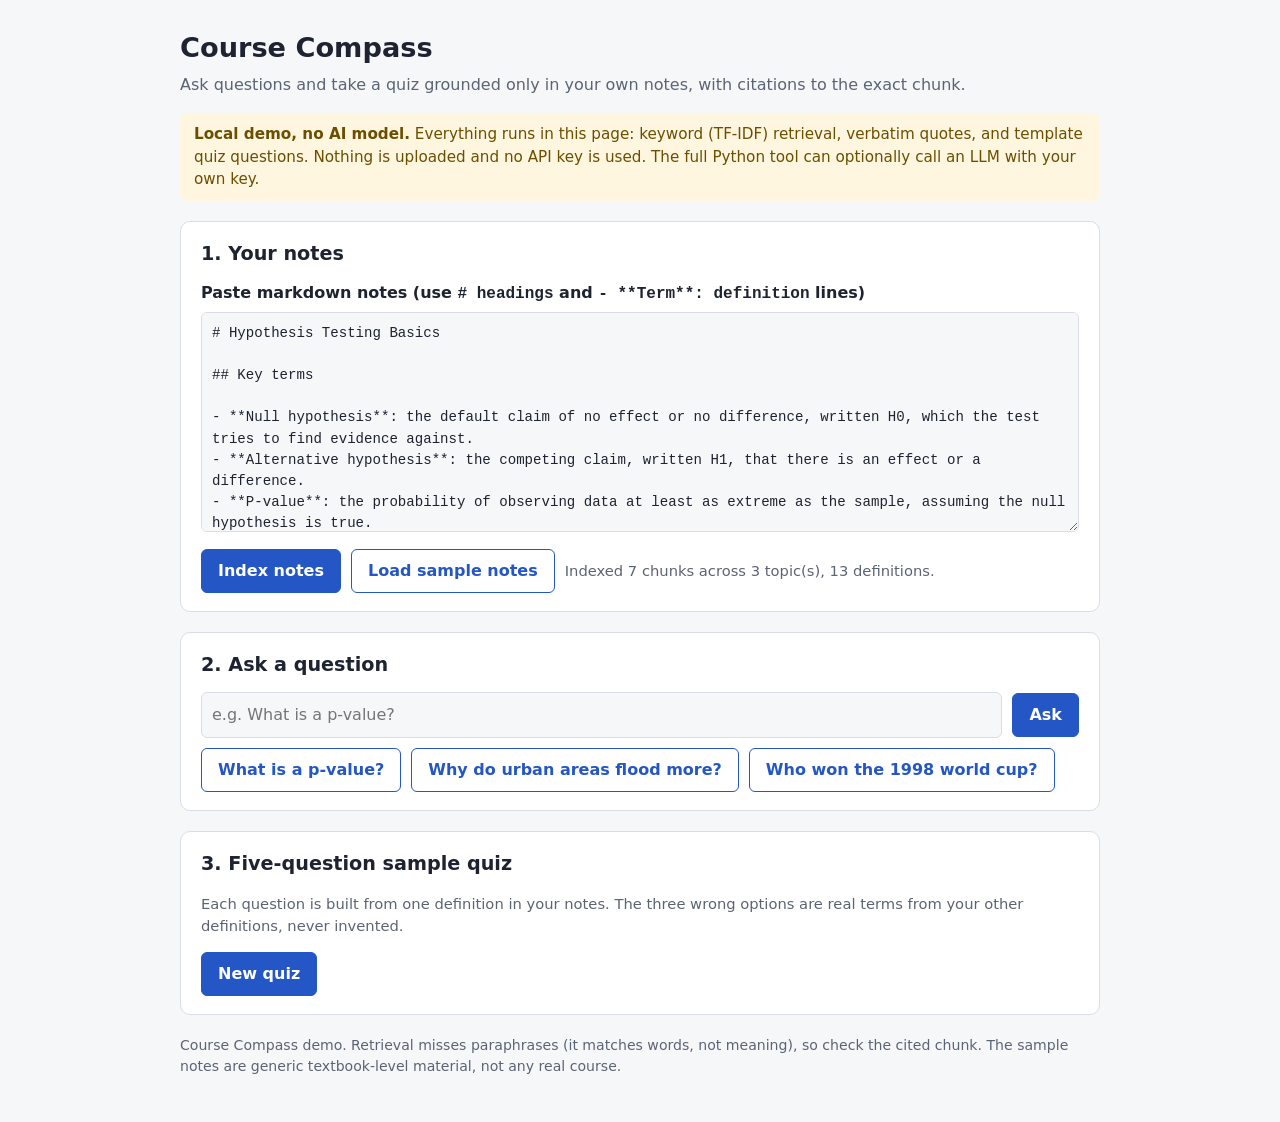
==== demo/index.html @ 5dc251bf "Course Compass v1: grounded notes Q&A, quizzes, spaced review (116 tests)" ====
<!doctype html>
<html lang="en">
<head>
<meta charset="utf-8">
<meta name="viewport" content="width=device-width, initial-scale=1">
<title>Course Compass demo: ask and quiz from your own notes</title>
<style>
  :root {
    --bg: #f6f7f9; --panel: #ffffff; --ink: #1d2330; --muted: #5b6475; --line: #d9dde5;
    --accent: #2457c5; --accent-ink: #ffffff; --good: #1d7a46; --good-bg: #e7f5ec;
    --bad: #b3261e; --bad-bg: #fbeceb; --warn-bg: #fff6df; --warn-ink: #6b4e00; --mark: #fff1a8;
  }
  @media (prefers-color-scheme: dark) {
    :root {
      --bg: #12151b; --panel: #1b2029; --ink: #e8ebf1; --muted: #a3abba; --line: #333b49;
      --accent: #7aa2ff; --accent-ink: #0d1220; --good: #6fd39a; --good-bg: #173325;
      --bad: #ff9b93; --bad-bg: #3a1d1b; --warn-bg: #3a3018; --warn-ink: #f3d68a; --mark: #5a4d12;
    }
  }
  * { box-sizing: border-box; }
  body { margin: 0; font: 16px/1.5 system-ui, -apple-system, "Segoe UI", Roboto, sans-serif;
         background: var(--bg); color: var(--ink); }
  header, main, footer { max-width: 960px; margin: 0 auto; padding: 0 20px; }
  header { padding-top: 28px; }
  h1 { margin: 0 0 4px; font-size: 1.7rem; }
  h2 { margin: 0 0 12px; font-size: 1.2rem; }
  .lede { margin: 0 0 16px; color: var(--muted); }
  .banner { background: var(--warn-bg); color: var(--warn-ink); border-radius: 8px; padding: 10px 14px;
            margin-bottom: 20px; font-size: .95rem; }
  section { background: var(--panel); border: 1px solid var(--line); border-radius: 10px;
            padding: 18px 20px; margin-bottom: 20px; }
  label { display: block; font-weight: 600; margin-bottom: 6px; }
  textarea, input[type=text] { width: 100%; font: inherit; color: inherit; background: var(--bg);
            border: 1px solid var(--line); border-radius: 6px; padding: 10px; }
  textarea { min-height: 220px; font-family: ui-monospace, SFMono-Regular, Menlo, Consolas, monospace;
             font-size: .88rem; }
  textarea:focus, input:focus, button:focus-visible { outline: 3px solid var(--accent); outline-offset: 1px; }
  .row { display: flex; gap: 10px; flex-wrap: wrap; align-items: center; margin-top: 10px; }
  .row input[type=text] { flex: 1 1 320px; }
  button { font: inherit; font-weight: 600; border: 1px solid var(--accent); border-radius: 6px;
           padding: 9px 16px; min-height: 44px; cursor: pointer; background: var(--accent); color: var(--accent-ink); }
  button.secondary { background: transparent; color: var(--accent); }
  button:disabled { opacity: .5; cursor: not-allowed; }
  .status { color: var(--muted); font-size: .92rem; }
  .label { display: inline-block; font-size: .78rem; font-weight: 700; letter-spacing: .03em;
           text-transform: uppercase; padding: 2px 8px; border-radius: 4px; background: var(--warn-bg);
           color: var(--warn-ink); margin-bottom: 8px; }
  .refusal { background: var(--bad-bg); color: var(--bad); padding: 10px 14px; border-radius: 6px; }
  .chunk { border-left: 4px solid var(--accent); padding: 8px 12px; margin: 10px 0; background: var(--bg);
           border-radius: 0 6px 6px 0; }
  .chunk .meta { font-size: .85rem; color: var(--muted); }
  .chunk .text { white-space: pre-wrap; }
  .chunk code { font-weight: 700; }
  mark { background: var(--mark); color: inherit; padding: 0 1px; }
  fieldset { border: 1px solid var(--line); border-radius: 8px; margin: 0 0 14px; padding: 12px 14px; }
  legend { font-weight: 600; padding: 0 6px; }
  .opt { display: flex; gap: 8px; align-items: flex-start; padding: 6px 4px; border-radius: 4px; }
  .opt input { margin-top: 5px; width: 18px; height: 18px; }
  .opt.correct { background: var(--good-bg); color: var(--good); font-weight: 600; }
  .opt.wrong { background: var(--bad-bg); color: var(--bad); }
  .feedback { font-size: .9rem; margin-top: 6px; }
  .score { font-size: 1.1rem; font-weight: 700; }
  footer { color: var(--muted); font-size: .88rem; padding-bottom: 32px; }
  .sr-only { position: absolute; width: 1px; height: 1px; overflow: hidden; clip: rect(0 0 0 0); }
</style>
</head>
<body>
<header>
  <h1>Course Compass</h1>
  <p class="lede">Ask questions and take a quiz grounded only in your own notes, with citations to the exact chunk.</p>
  <div class="banner" role="note">
    <strong>Local demo, no AI model.</strong> Everything runs in this page: keyword (TF-IDF) retrieval,
    verbatim quotes, and template quiz questions. Nothing is uploaded and no API key is used.
    The full Python tool can optionally call an LLM with your own key.
  </div>
</header>

<main>
  <section aria-labelledby="notes-h">
    <h2 id="notes-h">1. Your notes</h2>
    <label for="notes">Paste markdown notes (use <code># headings</code> and <code>- **Term**: definition</code> lines)</label>
    <textarea id="notes" spellcheck="false"></textarea>
    <div class="row">
      <button id="index-btn" type="button">Index notes</button>
      <button id="sample-btn" type="button" class="secondary">Load sample notes</button>
      <span id="index-status" class="status" role="status" aria-live="polite"></span>
    </div>
  </section>

  <section aria-labelledby="ask-h">
    <h2 id="ask-h">2. Ask a question</h2>
    <form id="ask-form" class="row">
      <label for="question" class="sr-only">Question</label>
      <input id="question" type="text" maxlength="500" placeholder="e.g. What is a p-value?" autocomplete="off">
      <button type="submit">Ask</button>
    </form>
    <div class="row" aria-label="Example questions">
      <button type="button" class="secondary example">What is a p-value?</button>
      <button type="button" class="secondary example">Why do urban areas flood more?</button>
      <button type="button" class="secondary example">Who won the 1998 world cup?</button>
    </div>
    <div id="answer" aria-live="polite"></div>
  </section>

  <section aria-labelledby="quiz-h">
    <h2 id="quiz-h">3. Five-question sample quiz</h2>
    <p class="status">Each question is built from one definition in your notes. The three wrong options are
      real terms from your other definitions, never invented.</p>
    <div class="row">
      <button id="quiz-btn" type="button">New quiz</button>
    </div>
    <form id="quiz-form"></form>
    <div id="quiz-result" aria-live="polite"></div>
  </section>
</main>

<footer>
  <p>Course Compass demo. Retrieval misses paraphrases (it matches words, not meaning), so check the cited chunk.
    The sample notes are generic textbook-level material, not any real course.</p>
</footer>

<script>
"use strict";

const SAMPLE_NOTES = `# Hypothesis Testing Basics

## Key terms

- **Null hypothesis**: the default claim of no effect or no difference, written H0, which the test tries to find evidence against.
- **Alternative hypothesis**: the competing claim, written H1, that there is an effect or a difference.
- **P-value**: the probability of observing data at least as extreme as the sample, assuming the null hypothesis is true.
- **Significance level**: the threshold alpha, often 0.05, chosen before the test, below which a p-value leads us to reject the null hypothesis.

## Errors in testing

- **Type I error**: rejecting a null hypothesis that is actually true; its probability equals the significance level.
- **Type II error**: failing to reject a null hypothesis that is actually false.
- **Statistical power**: the probability that a test correctly rejects a false null hypothesis.

# Supply and Demand Elasticity

## Key terms

- **Price elasticity of demand**: the percentage change in quantity demanded divided by the percentage change in price.
- **Elastic demand**: demand whose elasticity has an absolute value greater than one.
- **Inelastic demand**: demand whose elasticity has an absolute value less than one.

## Elasticity and total revenue

When demand is elastic, cutting the price raises total revenue because quantity rises by a larger percentage. When demand is inelastic, raising the price raises total revenue.

# Water Cycle and Runoff Basics

## Key terms

- **Infiltration**: the movement of water from the ground surface down into the soil.
- **Surface runoff**: water that flows over the land surface toward streams because it cannot infiltrate fast enough.
- **Catchment**: the area of land that drains all its runoff to a common outlet such as a river mouth.

## Why it matters

Urban areas with many impervious surfaces produce faster and higher flood peaks. Engineers use retention ponds and permeable paving to slow runoff and reduce flooding downstream.
`;

// Same rules as the Python package: heading-aware chunks, TF-IDF cosine, refusal threshold.
const MAX_WORDS = 80, OVERLAP = 20, THRESHOLD = 0.15, MAX_NOTE_CHARS = 200000;
const STOPWORDS = new Set(("a about above after again against all also am an and any are as at be because " +
  "been before being below between both but by can could did do does doing down during each few for from " +
  "further had has have having he her here hers him his how i if in into is it its itself just me more most " +
  "my no nor not now of off on once only or other our out over own same she should so some such than that " +
  "the their them then there these they this those through to too under until up very was we were what when " +
  "where which while who whom why will with would you your explain describe define definition tell give show").split(" "));

let chunks = [], index = null, quizItems = [];

function stem(w) {
  if (w.length > 4 && w.endsWith("ies")) return w.slice(0, -3) + "y";
  if (w.length > 3 && w.endsWith("s") && !/(ss|us|is)$/.test(w)) return w.slice(0, -1);
  return w;
}
function tokenize(text) {
  return (text.toLowerCase().match(/[a-z0-9]+/g) || []).filter(t => !STOPWORDS.has(t)).map(stem);
}
function slugify(t) { return t.toLowerCase().replace(/[^a-z0-9]+/g, "-").replace(/^-|-$/g, "") || "note"; }

function chunkNotes(markdown) {
  // Each level-1 heading starts a new topic so pasted multi-note text gets distinct ids.
  const out = [];
  let topic = "notes", title = "Notes", heading = "", blocks = [], para = [], counter = {};
  const flushPara = () => { if (para.length) { blocks.push(para.join(" ")); para = []; } };
  const flushSection = () => {
    flushPara();
    if (!blocks.length) return;
    for (const text of packBlocks(blocks)) {
      counter[topic] = (counter[topic] || 0) + 1;
      out.push({ id: `${topic}#${counter[topic]}`, topic, title, heading, text });
    }
    blocks = [];
  };
  for (const raw of markdown.split(/\r?\n/)) {
    const line = raw.trim();
    const h = line.match(/^(#{1,6})\s+(.+?)\s*#*\s*$/);
    if (h) {
      flushSection();
      heading = h[2].trim();
      if (h[1].length === 1) { title = heading; topic = slugify(heading); }
    } else if (!line) flushPara();
    else if (/^([-*+]|\d+[.)])\s+/.test(line)) { flushPara(); blocks.push(line); }
    else para.push(line);
  }
  flushSection();
  return out;
}

function packBlocks(blocks) {
  const pieces = [];
  for (const b of blocks) {
    const words = b.split(/\s+/);
    if (words.length > MAX_WORDS) for (let i = 0; i < words.length; i += MAX_WORDS) pieces.push(words.slice(i, i + MAX_WORDS).join(" "));
    else pieces.push(b);
  }
  const groups = []; let cur = [], count = 0;
  for (const p of pieces) {
    const n = p.split(/\s+/).length;
    if (cur.length && count + n > MAX_WORDS) { groups.push(cur); cur = []; count = 0; }
    cur.push(p); count += n;
  }
  if (cur.length) groups.push(cur);
  let prev = [];
  return groups.map(lines => {
    let body = lines.join("\n");
    if (prev.length) body = "… " + prev.slice(-OVERLAP).join(" ") + "\n" + body;
    prev = lines.join(" ").split(/\s+/);
    return body;
  });
}

function buildIndex(chs) {
  const tokenLists = chs.map(c => { const h = tokenize(c.heading); return [...h, ...h, ...tokenize(c.text)]; });
  const df = new Map();
  tokenLists.forEach(toks => new Set(toks).forEach(t => df.set(t, (df.get(t) || 0) + 1)));
  const idf = new Map();
  df.forEach((d, t) => idf.set(t, Math.log((1 + chs.length) / (1 + d)) + 1));
  const vectorize = toks => {
    const counts = new Map();
    toks.forEach(t => { if (idf.has(t)) counts.set(t, (counts.get(t) || 0) + 1); });
    const v = new Map(); let norm = 0;
    counts.forEach((tf, t) => { const w = (1 + Math.log(tf)) * idf.get(t); v.set(t, w); norm += w * w; });
    norm = Math.sqrt(norm);
    v.forEach((w, t) => v.set(t, w / norm));
    return v;
  };
  return { vectors: tokenLists.map(vectorize), vectorize };
}

function search(query, k = 3) {
  const q = index.vectorize(tokenize(query));
  const hits = [];
  chunks.forEach((c, i) => {
    let s = 0;
    q.forEach((w, t) => { s += w * (index.vectors[i].get(t) || 0); });
    if (s > 0) hits.push({ chunk: c, score: s });
  });
  return hits.sort((a, b) => b.score - a.score).slice(0, k);
}

function el(tag, attrs = {}, ...children) {
  const node = document.createElement(tag);
  for (const [k, v] of Object.entries(attrs)) {
    if (k === "class") node.className = v; else node.setAttribute(k, v);
  }
  for (const c of children) node.append(c instanceof Node ? c : document.createTextNode(String(c)));
  return node;
}

function highlighted(text, query) {
  // Build highlighted text from text nodes only, never parsed HTML, so pasted notes cannot inject markup.
  const terms = new Set(tokenize(query));
  const frag = document.createDocumentFragment();
  for (const part of text.split(/([A-Za-z0-9]+)/)) {
    if (part && /^[A-Za-z0-9]+$/.test(part) && terms.has(stem(part.toLowerCase()))) frag.append(el("mark", {}, part));
    else frag.append(document.createTextNode(part));
  }
  return frag;
}

function indexNotes() {
  const text = document.getElementById("notes").value;
  const status = document.getElementById("index-status");
  if (text.length > MAX_NOTE_CHARS) { status.textContent = `Notes too long (limit ${MAX_NOTE_CHARS} characters).`; return; }
  chunks = chunkNotes(text);
  index = buildIndex(chunks);
  const topics = new Set(chunks.map(c => c.topic)).size;
  status.textContent = chunks.length
    ? `Indexed ${chunks.length} chunks across ${topics} topic(s), ${extractFacts().length} definitions.`
    : "No text found. Paste some notes first.";
  document.getElementById("answer").replaceChildren();
  document.getElementById("quiz-form").replaceChildren();
  document.getElementById("quiz-result").replaceChildren();
}

function ask(question) {
  const box = document.getElementById("answer");
  question = question.trim();
  if (!question) return;
  if (!chunks.length) { box.replaceChildren(el("p", { class: "refusal" }, "Index some notes first.")); return; }
  const hits = search(question);
  if (!hits.length || hits[0].score < THRESHOLD) {
    const best = hits.length ? hits[0].score.toFixed(2) : "0.00";
    box.replaceChildren(el("p", { class: "refusal" },
      `Not in your notes. (best match score ${best} is below the ${THRESHOLD.toFixed(2)} threshold)`));
    return;
  }
  const used = hits.filter(h => h.score >= THRESHOLD / 2).slice(0, 2);
  const nodes = [el("span", { class: "label" }, "Local fallback: quoted verbatim, no LLM")];
  for (const h of used) {
    nodes.push(el("div", { class: "chunk" },
      el("div", { class: "meta" }, el("code", {}, `[${h.chunk.id}]`), ` ${h.chunk.title} > ${h.chunk.heading} · score ${h.score.toFixed(2)}`),
      el("div", { class: "text" }, highlighted(h.chunk.text, question))));
  }
  box.replaceChildren(...nodes);
}

function extractFacts() {
  const facts = [], seen = new Set();
  for (const c of chunks) {
    for (const line of c.text.split("\n")) {
      if (line.startsWith("… ")) continue;
      const m = line.match(/^[-*+]\s+\*\*([^*]{1,60})\*\*\s*:\s*(.{10,})$/);
      if (m && !seen.has(m[1].trim().toLowerCase())) {
        seen.add(m[1].trim().toLowerCase());
        facts.push({ term: m[1].trim(), definition: m[2].trim().replace(/\.$/, ""), chunkId: c.id, topic: c.topic });
      }
    }
  }
  return facts;
}

function shuffle(list) {
  const a = list.slice();
  for (let i = a.length - 1; i > 0; i--) { const j = Math.floor(Math.random() * (i + 1)); [a[i], a[j]] = [a[j], a[i]]; }
  return a;
}

function pickDistractors(fact, facts) {
  // Same-topic terms of similar length first: plausible, not giveaways.
  const ranked = shuffle(facts.filter(f => f.term.toLowerCase() !== fact.term.toLowerCase()))
    .sort((a, b) => ((a.topic !== fact.topic) - (b.topic !== fact.topic)) ||
      (Math.abs(a.term.length - fact.term.length) - Math.abs(b.term.length - fact.term.length)));
  const chosen = [];
  for (const f of ranked) {
    if (!chosen.some(c => c.toLowerCase() === f.term.toLowerCase())) chosen.push(f.term);
    if (chosen.length === 3) break;
  }
  return chosen;
}

function newQuiz() {
  const form = document.getElementById("quiz-form");
  const result = document.getElementById("quiz-result");
  result.replaceChildren();
  const facts = extractFacts();
  if (facts.length < 4) {
    form.replaceChildren(el("p", { class: "refusal" },
      "Need at least 4 definition lines like “- **Term**: definition” to build a grounded quiz."));
    return;
  }
  quizItems = shuffle(facts).slice(0, 5).map(fact => ({
    fact, options: shuffle([fact.term, ...pickDistractors(fact, facts)]),
  }));
  const nodes = quizItems.map((item, qi) => {
    const fs = el("fieldset", {}, el("legend", {}, `Q${qi + 1}. Which term matches: “${item.fact.definition}”?`));
    item.options.forEach((opt, oi) => {
      const id = `q${qi}o${oi}`;
      const input = el("input", { type: "radio", name: `q${qi}`, id, value: opt });
      fs.append(el("label", { class: "opt", for: id }, input, opt));
    });
    fs.append(el("div", { class: "feedback", id: `fb${qi}` }));
    return fs;
  });
  nodes.push(el("button", { type: "submit" }, "Check answers"));
  form.replaceChildren(...nodes);
}

function checkQuiz(event) {
  event.preventDefault();
  let right = 0;
  quizItems.forEach((item, qi) => {
    const chosen = document.querySelector(`input[name="q${qi}"]:checked`);
    document.querySelectorAll(`input[name="q${qi}"]`).forEach(input => {
      const label = input.parentElement;
      label.classList.remove("correct", "wrong");
      if (input.value === item.fact.term) label.classList.add("correct");
      else if (input === chosen) label.classList.add("wrong");
    });
    const ok = chosen && chosen.value === item.fact.term;
    right += ok ? 1 : 0;
    document.getElementById(`fb${qi}`).textContent =
      `${ok ? "Correct." : chosen ? "Not quite." : "Not answered."} Answer: ${item.fact.term} · source [${item.fact.chunkId}]`;
  });
  document.getElementById("quiz-result").replaceChildren(
    el("p", { class: "score" }, `Score: ${right} / ${quizItems.length}`));
}

document.getElementById("sample-btn").addEventListener("click", () => {
  document.getElementById("notes").value = SAMPLE_NOTES;
  indexNotes();
});
document.getElementById("index-btn").addEventListener("click", indexNotes);
document.getElementById("ask-form").addEventListener("submit", e => {
  e.preventDefault();
  ask(document.getElementById("question").value);
});
document.querySelectorAll(".example").forEach(b => b.addEventListener("click", () => {
  document.getElementById("question").value = b.textContent;
  ask(b.textContent);
}));
document.getElementById("quiz-btn").addEventListener("click", newQuiz);
document.getElementById("quiz-form").addEventListener("submit", checkQuiz);

document.getElementById("notes").value = SAMPLE_NOTES;
indexNotes();
</script>
</body>
</html>
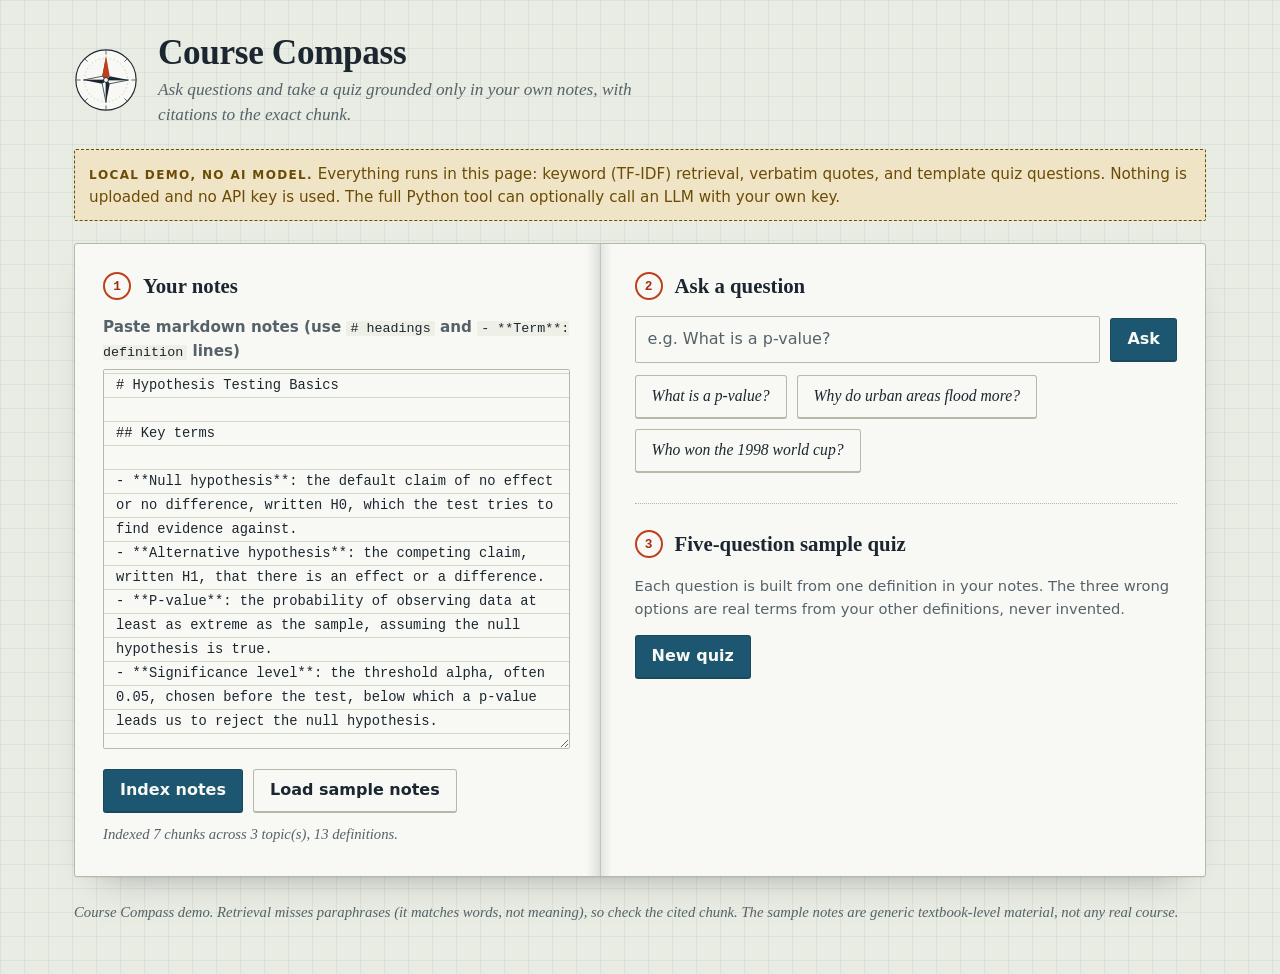
==== commit 56c84fc1: "Redesign the hub and demo as a cartographer's field notebook Presentation only: same data, routes, A" ====
--- a/demo/index.html
+++ b/demo/index.html
@@ -3,69 +3,148 @@
 <head>
 <meta charset="utf-8">
 <meta name="viewport" content="width=device-width, initial-scale=1">
+<meta name="color-scheme" content="light dark">
 <title>Course Compass demo: ask and quiz from your own notes</title>
 <style>
+  /* A cartographer's field notebook, open on the desk: your notes on the left page,
+     questions and a quiz on the right. System fonts only; this page loads nothing. */
   :root {
-    --bg: #f6f7f9; --panel: #ffffff; --ink: #1d2330; --muted: #5b6475; --line: #d9dde5;
-    --accent: #2457c5; --accent-ink: #ffffff; --good: #1d7a46; --good-bg: #e7f5ec;
-    --bad: #b3261e; --bad-bg: #fbeceb; --warn-bg: #fff6df; --warn-ink: #6b4e00; --mark: #fff1a8;
+    --desk: #e9ece3; --page: #f8f9f4; --page-2: #eef0e7; --ink: #1b2630; --muted: #56626a; --line: #d2d7c8; --line-2: #b3baa8;
+    --grid: rgb(30 88 115 / 7%); --accent: #1d5670; --accent-ink: #f8f9f4; --accent-soft: #dae6e8; --route: #bf3f1d; --route-ink: #a12e15;
+    --good: #2c6631; --good-bg: #dde8d3; --bad: #a12e15; --bad-bg: #f3ddd3; --warn-bg: #efe5c6; --warn-ink: #6b4b05; --mark: #f4df8a;
+    --shadow: 0 1px 0 rgb(27 38 48 / 6%), 0 18px 36px -26px rgb(27 38 48 / 50%);
+    --serif: "Iowan Old Style", "Charter", "Bitstream Charter", "Sitka Text", Cambria, Georgia, serif;
+    --sans: "Seravek", "Avenir Next", "Gill Sans Nova", "Segoe UI Variable Text", "Segoe UI", system-ui, sans-serif;
+    --mono: "SF Mono", ui-monospace, "Cascadia Mono", Menlo, Consolas, monospace;
+    --ease: cubic-bezier(.2, .8, .2, 1);
   }
   @media (prefers-color-scheme: dark) {
     :root {
-      --bg: #12151b; --panel: #1b2029; --ink: #e8ebf1; --muted: #a3abba; --line: #333b49;
-      --accent: #7aa2ff; --accent-ink: #0d1220; --good: #6fd39a; --good-bg: #173325;
-      --bad: #ff9b93; --bad-bg: #3a1d1b; --warn-bg: #3a3018; --warn-ink: #f3d68a; --mark: #5a4d12;
+      --desk: #10151a; --page: #172027; --page-2: #1e2930; --ink: #e7e5d9; --muted: #a2a99f; --line: #27333a; --line-2: #3b4851;
+      --grid: rgb(134 193 214 / 5%); --accent: #8bc3d7; --accent-ink: #0d1a20; --accent-soft: #1b3440; --route: #f0825f; --route-ink: #f2906f;
+      --good: #92c98b; --good-bg: #1b2e1d; --bad: #f2906f; --bad-bg: #3b1d14; --warn-bg: #33290f; --warn-ink: #e8c375; --mark: #6b5814;
+      --shadow: 0 1px 0 rgb(0 0 0 / 35%), 0 22px 40px -26px rgb(0 0 0 / 90%);
     }
   }
   * { box-sizing: border-box; }
-  body { margin: 0; font: 16px/1.5 system-ui, -apple-system, "Segoe UI", Roboto, sans-serif;
-         background: var(--bg); color: var(--ink); }
-  header, main, footer { max-width: 960px; margin: 0 auto; padding: 0 20px; }
-  header { padding-top: 28px; }
-  h1 { margin: 0 0 4px; font-size: 1.7rem; }
-  h2 { margin: 0 0 12px; font-size: 1.2rem; }
-  .lede { margin: 0 0 16px; color: var(--muted); }
-  .banner { background: var(--warn-bg); color: var(--warn-ink); border-radius: 8px; padding: 10px 14px;
-            margin-bottom: 20px; font-size: .95rem; }
-  section { background: var(--panel); border: 1px solid var(--line); border-radius: 10px;
-            padding: 18px 20px; margin-bottom: 20px; }
-  label { display: block; font-weight: 600; margin-bottom: 6px; }
-  textarea, input[type=text] { width: 100%; font: inherit; color: inherit; background: var(--bg);
-            border: 1px solid var(--line); border-radius: 6px; padding: 10px; }
-  textarea { min-height: 220px; font-family: ui-monospace, SFMono-Regular, Menlo, Consolas, monospace;
-             font-size: .88rem; }
-  textarea:focus, input:focus, button:focus-visible { outline: 3px solid var(--accent); outline-offset: 1px; }
-  .row { display: flex; gap: 10px; flex-wrap: wrap; align-items: center; margin-top: 10px; }
-  .row input[type=text] { flex: 1 1 320px; }
-  button { font: inherit; font-weight: 600; border: 1px solid var(--accent); border-radius: 6px;
-           padding: 9px 16px; min-height: 44px; cursor: pointer; background: var(--accent); color: var(--accent-ink); }
-  button.secondary { background: transparent; color: var(--accent); }
+  body { margin: 0; font: 16px/1.55 var(--sans); color: var(--ink); background-color: var(--desk);
+         background-image: linear-gradient(var(--grid) 1px, transparent 1px), linear-gradient(90deg, var(--grid) 1px, transparent 1px);
+         background-size: 24px 24px; }
+  header, main, footer { max-width: 1180px; margin: 0 auto; padding: 0 24px; }
+  header { padding-top: 34px; display: grid; grid-template-columns: auto minmax(0, 1fr); gap: 4px 20px; align-items: center; }
+  .mark { width: 64px; height: 64px; grid-row: span 2; }
+  .mark .ring { fill: var(--page); stroke: var(--ink); stroke-width: 1.2; }
+  .mark .ring-2 { fill: none; stroke: var(--line-2); stroke-width: 1; stroke-dasharray: 1 3; }
+  .mark .tick { stroke: var(--muted); stroke-width: 1; }
+  .mark .star { fill: var(--ink); }
+  .mark .star-b { fill: var(--page); stroke: var(--ink); stroke-width: .8; }
+  .mark .north { fill: var(--route); }
+  .mark .hub { fill: var(--page); stroke: var(--ink); stroke-width: 1; }
+  h1, h2, legend { font-family: var(--serif); font-weight: 600; text-wrap: balance; }
+  h1 { margin: 0; font-size: 2.2rem; line-height: 1.1; letter-spacing: -0.01em; align-self: end; }
+  h2 { margin: 0 0 14px; font-size: 1.3rem; display: flex; align-items: center; gap: 12px; }
+  .lede { margin: 0; color: var(--muted); font: italic 1.08rem/1.45 var(--serif); align-self: start; max-width: 62ch; }
+  .banner { grid-column: 1 / -1; margin: 18px 0 22px; background: var(--warn-bg); color: var(--warn-ink); border: 1px dashed currentColor;
+            border-radius: 2px; padding: 10px 14px; font-size: .95rem; }
+  .banner strong { font-variant-caps: all-small-caps; letter-spacing: .08em; font-size: 1.05rem; }
+  /* the open notebook */
+  .spread { display: grid; grid-template-columns: minmax(0, 1fr) minmax(0, 1.15fr); background: var(--page); border: 1px solid var(--line-2);
+            box-shadow: var(--shadow); border-radius: 3px; position: relative; margin-bottom: 24px; }
+  .spread::before { content: ""; position: absolute; top: 0; bottom: 0; left: calc(46.5% - 1px); width: 26px; transform: translateX(-50%); pointer-events: none;
+                    background: linear-gradient(90deg, transparent, rgb(27 38 48 / 9%) 45%, rgb(27 38 48 / 14%) 50%, rgb(27 38 48 / 9%) 55%, transparent); }
+  .page-l { padding: 26px 30px 30px 28px; border-right: 1px solid var(--line); }
+  .page-r { padding: 26px 28px 30px 34px; }
+  section + section { margin-top: 30px; padding-top: 24px; border-top: 1px dotted var(--line-2); }
+  /* numbered waypoints on the route through the demo */
+  .wp { flex: none; width: 28px; height: 28px; border-radius: 50%; border: 2px solid var(--route); color: var(--route-ink); background: var(--page);
+        display: grid; place-items: center; font: 700 .8rem var(--mono); }
+  label { display: block; font-weight: 650; margin-bottom: 6px; font-size: .95rem; color: var(--muted); }
+  code { font: .88em var(--mono); color: var(--ink); background: var(--page-2); padding: 0 4px; border-radius: 2px; }
+  textarea, input[type=text] { width: 100%; font: inherit; color: inherit; background: var(--page); border: 1px solid var(--line-2); border-radius: 2px; padding: 10px 12px;
+                               transition: border-color .2s var(--ease), box-shadow .2s var(--ease); }
+  input::placeholder { color: var(--muted); opacity: 1; }
+  /* ruled notebook paper for the notes */
+  textarea { min-height: 380px; resize: vertical; font: .86rem/24px var(--mono); padding: 4px 12px; background-color: var(--page);
+             background-image: linear-gradient(transparent 23px, var(--line) 23px); background-size: 100% 24px; background-position: 0 4px; background-attachment: local; }
+  textarea:focus, input:focus { outline: none; border-color: var(--accent); box-shadow: 0 0 0 3px var(--accent-soft); }
+  button:focus-visible { outline: 2px solid var(--accent); outline-offset: 2px; }
+  .row { display: flex; gap: 10px; flex-wrap: wrap; align-items: center; margin-top: 12px; }
+  .row input[type=text] { flex: 1 1 260px; }
+  button { font: inherit; font-weight: 650; border: 1px solid color-mix(in srgb, var(--accent) 70%, var(--ink)); border-bottom-width: 2px; border-radius: 3px;
+           padding: 8px 16px; min-height: 44px; cursor: pointer; background: var(--accent); color: var(--accent-ink);
+           transition: transform .15s var(--ease), background-color .2s var(--ease), border-color .2s var(--ease); }
+  button:hover { background: color-mix(in srgb, var(--accent) 88%, var(--ink)); }
+  button:active:not(:disabled) { transform: translateY(1px); }
+  button.secondary { background: var(--page); color: var(--ink); border-color: var(--line-2); }
+  button.secondary:hover { border-color: var(--muted); background: var(--page); }
+  button.example { font: italic .98rem var(--serif); font-weight: 400; }
   button:disabled { opacity: .5; cursor: not-allowed; }
   .status { color: var(--muted); font-size: .92rem; }
-  .label { display: inline-block; font-size: .78rem; font-weight: 700; letter-spacing: .03em;
-           text-transform: uppercase; padding: 2px 8px; border-radius: 4px; background: var(--warn-bg);
-           color: var(--warn-ink); margin-bottom: 8px; }
-  .refusal { background: var(--bad-bg); color: var(--bad); padding: 10px 14px; border-radius: 6px; }
-  .chunk { border-left: 4px solid var(--accent); padding: 8px 12px; margin: 10px 0; background: var(--bg);
-           border-radius: 0 6px 6px 0; }
-  .chunk .meta { font-size: .85rem; color: var(--muted); }
-  .chunk .text { white-space: pre-wrap; }
-  .chunk code { font-weight: 700; }
-  mark { background: var(--mark); color: inherit; padding: 0 1px; }
-  fieldset { border: 1px solid var(--line); border-radius: 8px; margin: 0 0 14px; padding: 12px 14px; }
-  legend { font-weight: 600; padding: 0 6px; }
-  .opt { display: flex; gap: 8px; align-items: flex-start; padding: 6px 4px; border-radius: 4px; }
-  .opt input { margin-top: 5px; width: 18px; height: 18px; }
-  .opt.correct { background: var(--good-bg); color: var(--good); font-weight: 600; }
-  .opt.wrong { background: var(--bad-bg); color: var(--bad); }
-  .feedback { font-size: .9rem; margin-top: 6px; }
-  .score { font-size: 1.1rem; font-weight: 700; }
-  footer { color: var(--muted); font-size: .88rem; padding-bottom: 32px; }
+  #index-status { font-family: var(--serif); font-style: italic; }
+  .label { display: inline-block; font: 650 .95rem var(--serif); font-variant-caps: all-small-caps; letter-spacing: .1em; color: var(--warn-ink);
+           margin: 18px 0 4px; }
+  .refusal { background: var(--bad-bg); color: var(--bad); padding: 10px 14px; border-radius: 1px; border-left: 3px solid currentColor; margin: 16px 0 0; }
+  /* answers: each quoted chunk is a note pinned into the notebook, with its id on a pin tag */
+  #answer { display: grid; gap: 16px; }
+  .chunk { position: relative; border: 1px solid var(--line-2); padding: 14px 15px 12px; background: var(--page);
+           box-shadow: 0 1px 0 var(--line), 0 12px 20px -16px rgb(0 0 0 / 50%); margin: 6px 0 0; }
+  .chunk:nth-of-type(odd) { transform: rotate(-.4deg); }
+  .chunk:nth-of-type(even) { transform: rotate(.35deg); }
+  .chunk::before { content: ""; position: absolute; top: -6px; left: 16px; width: 12px; height: 12px; border-radius: 50%;
+                   background: radial-gradient(circle at 35% 35%, color-mix(in srgb, var(--route) 40%, #fff) 0 20%, var(--route) 55%); box-shadow: 0 2px 2px rgb(0 0 0 / 25%); }
+  .chunk .meta { font: italic .88rem var(--serif); color: var(--muted); margin-bottom: 6px; }
+  .chunk .meta code { font: 600 .78rem var(--mono); font-style: normal; color: var(--route-ink); background: color-mix(in srgb, var(--route) 9%, var(--page));
+                      border: 1px solid color-mix(in srgb, var(--route) 45%, transparent); padding: 1px 6px; border-radius: 2px; }
+  .chunk .text { white-space: pre-wrap; font: 1rem/1.6 var(--serif); overflow-wrap: anywhere; }
+  mark { background: var(--mark); color: inherit; padding: 0 2px; border-radius: 1px; }
+  /* the quiz: each question a stage on the route */
+  #quiz-form { margin-top: 6px; position: relative; }
+  fieldset { border: 0; border-left: 2px dashed color-mix(in srgb, var(--route) 55%, transparent); margin: 0 0 4px 9px; padding: 4px 0 16px 22px; position: relative; min-width: 0; }
+  fieldset::before { content: ""; position: absolute; left: -7px; top: 9px; width: 12px; height: 12px; border-radius: 50%; background: var(--page); border: 3px solid var(--route); }
+  legend { float: left; width: 100%; padding: 0; margin-bottom: 8px; font-size: 1.04rem; line-height: 1.45; }
+  legend + * { clear: both; }
+  .opt { display: flex; gap: 10px; align-items: flex-start; padding: 7px 10px; border-radius: 2px; border: 1px solid transparent; margin: 0; font-weight: 500;
+         color: var(--ink); cursor: pointer; transition: background-color .2s var(--ease), border-color .2s var(--ease); }
+  .opt:hover { border-color: var(--line-2); }
+  .opt input { margin-top: 4px; width: 18px; height: 18px; accent-color: var(--accent); flex: none; }
+  .opt.correct { background: var(--good-bg); color: var(--good); font-weight: 650; border-color: var(--good); }
+  .opt.wrong { background: var(--bad-bg); color: var(--bad); border-color: var(--bad); }
+  .feedback { font: .9rem var(--sans); margin-top: 6px; color: var(--muted); }
+  #quiz-form > button { margin-left: 33px; }
+  .score { font: 600 1.4rem var(--serif); margin: 16px 0 0; }
+  .score::before { content: ""; display: inline-block; width: 14px; height: 14px; background: var(--route); transform: rotate(45deg); margin-right: 12px; vertical-align: 1px; }
+  footer { color: var(--muted); font: italic .92rem/1.5 var(--serif); padding-bottom: 36px; max-width: 1180px; }
   .sr-only { position: absolute; width: 1px; height: 1px; overflow: hidden; clip: rect(0 0 0 0); }
+  @media (prefers-reduced-motion: no-preference) {
+    .chunk, fieldset, .refusal, .score { animation: settle .4s var(--ease) both; }
+    @keyframes settle { from { opacity: 0; translate: 0 6px; } }
+  }
+  @media (max-width: 900px) {
+    .spread { grid-template-columns: minmax(0, 1fr); }
+    .spread::before { display: none; }
+    .page-l { border-right: 0; border-bottom: 1px dashed var(--line-2); }
+    textarea { min-height: 240px; }
+  }
+  @media (max-width: 600px) {
+    header, main, footer { padding: 0 16px; }
+    header { padding-top: 22px; column-gap: 14px; }
+    .mark { width: 48px; height: 48px; }
+    h1 { font-size: 1.7rem; }
+    .lede { grid-column: 1 / -1; margin-top: 6px; }
+    .page-l, .page-r { padding: 20px 16px 22px; }
+    .spread { margin-left: -4px; margin-right: -4px; }
+  }
 </style>
 </head>
 <body>
 <header>
+  <svg class="mark" viewBox="-34 -34 68 68" aria-hidden="true">
+    <circle class="ring" r="32"/><circle class="ring-2" r="23"/>
+    <path class="tick" d="M0-32v5M32 0h-5M0 32v-5M-32 0h5M22.6-22.6l-3 3M22.6 22.6l-3-3M-22.6 22.6l3-3M-22.6-22.6l3 3"/>
+    <path class="star" d="M0 0L4-4L24 0ZM0 0L4 4L0 24ZM0 0L-4 4L-24 0ZM0 0L-4-4L0-24Z"/>
+    <path class="star-b" d="M0 0L4 4L24 0ZM0 0L-4 4L0 24ZM0 0L-4-4L-24 0Z"/>
+    <path class="north" d="M0 0L4-4L0-26L-4-4Z"/><circle class="hub" r="2.6"/>
+  </svg>
   <h1>Course Compass</h1>
   <p class="lede">Ask questions and take a quiz grounded only in your own notes, with citations to the exact chunk.</p>
   <div class="banner" role="note">
@@ -76,42 +155,48 @@
 </header>
 
 <main>
-  <section aria-labelledby="notes-h">
-    <h2 id="notes-h">1. Your notes</h2>
-    <label for="notes">Paste markdown notes (use <code># headings</code> and <code>- **Term**: definition</code> lines)</label>
-    <textarea id="notes" spellcheck="false"></textarea>
-    <div class="row">
-      <button id="index-btn" type="button">Index notes</button>
-      <button id="sample-btn" type="button" class="secondary">Load sample notes</button>
-      <span id="index-status" class="status" role="status" aria-live="polite"></span>
+  <div class="spread">
+    <div class="page-l">
+      <section aria-labelledby="notes-h">
+        <h2 id="notes-h"><span class="wp" aria-hidden="true">1</span>Your notes</h2>
+        <label for="notes">Paste markdown notes (use <code># headings</code> and <code>- **Term**: definition</code> lines)</label>
+        <textarea id="notes" spellcheck="false"></textarea>
+        <div class="row">
+          <button id="index-btn" type="button">Index notes</button>
+          <button id="sample-btn" type="button" class="secondary">Load sample notes</button>
+          <span id="index-status" class="status" role="status" aria-live="polite"></span>
+        </div>
+      </section>
     </div>
-  </section>
-
-  <section aria-labelledby="ask-h">
-    <h2 id="ask-h">2. Ask a question</h2>
-    <form id="ask-form" class="row">
-      <label for="question" class="sr-only">Question</label>
-      <input id="question" type="text" maxlength="500" placeholder="e.g. What is a p-value?" autocomplete="off">
-      <button type="submit">Ask</button>
-    </form>
-    <div class="row" aria-label="Example questions">
-      <button type="button" class="secondary example">What is a p-value?</button>
-      <button type="button" class="secondary example">Why do urban areas flood more?</button>
-      <button type="button" class="secondary example">Who won the 1998 world cup?</button>
+
+    <div class="page-r">
+      <section aria-labelledby="ask-h">
+        <h2 id="ask-h"><span class="wp" aria-hidden="true">2</span>Ask a question</h2>
+        <form id="ask-form" class="row">
+          <label for="question" class="sr-only">Question</label>
+          <input id="question" type="text" maxlength="500" placeholder="e.g. What is a p-value?" autocomplete="off">
+          <button type="submit">Ask</button>
+        </form>
+        <div class="row" aria-label="Example questions">
+          <button type="button" class="secondary example">What is a p-value?</button>
+          <button type="button" class="secondary example">Why do urban areas flood more?</button>
+          <button type="button" class="secondary example">Who won the 1998 world cup?</button>
+        </div>
+        <div id="answer" aria-live="polite"></div>
+      </section>
+
+      <section aria-labelledby="quiz-h">
+        <h2 id="quiz-h"><span class="wp" aria-hidden="true">3</span>Five-question sample quiz</h2>
+        <p class="status">Each question is built from one definition in your notes. The three wrong options are
+          real terms from your other definitions, never invented.</p>
+        <div class="row">
+          <button id="quiz-btn" type="button">New quiz</button>
+        </div>
+        <form id="quiz-form"></form>
+        <div id="quiz-result" aria-live="polite"></div>
+      </section>
     </div>
-    <div id="answer" aria-live="polite"></div>
-  </section>
-
-  <section aria-labelledby="quiz-h">
-    <h2 id="quiz-h">3. Five-question sample quiz</h2>
-    <p class="status">Each question is built from one definition in your notes. The three wrong options are
-      real terms from your other definitions, never invented.</p>
-    <div class="row">
-      <button id="quiz-btn" type="button">New quiz</button>
-    </div>
-    <form id="quiz-form"></form>
-    <div id="quiz-result" aria-live="polite"></div>
-  </section>
+  </div>
 </main>
 
 <footer>
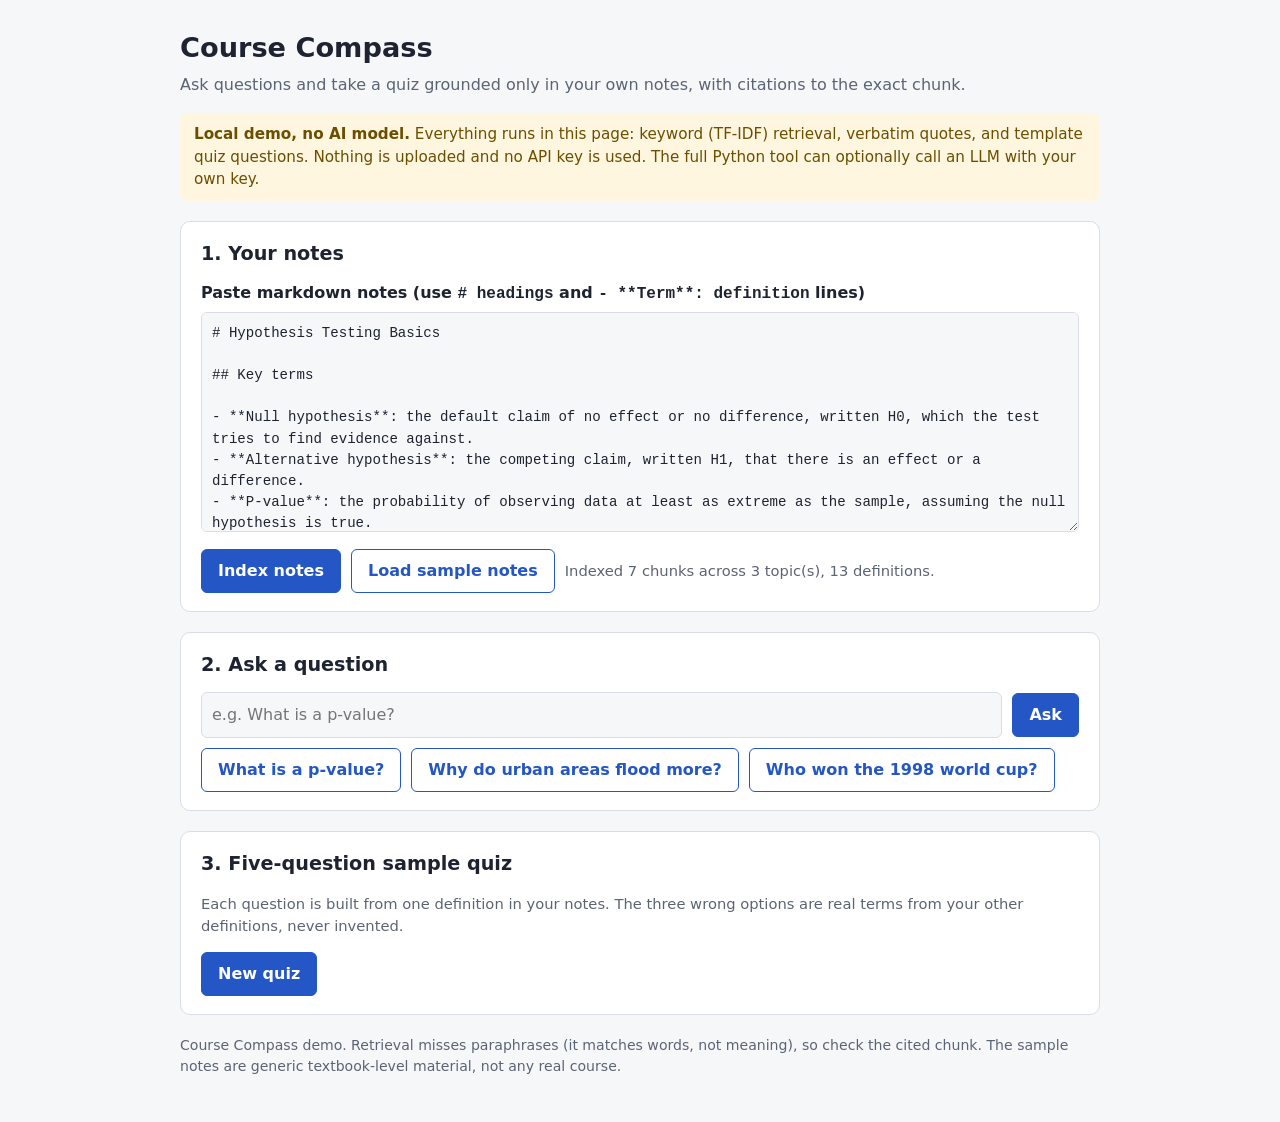
==== commit e165ec6c: "Revert "Redesign the hub and demo as a cartographer's field notebook" This reverts commit 56c84fc10c" ====
--- a/demo/index.html
+++ b/demo/index.html
@@ -3,148 +3,69 @@
 <head>
 <meta charset="utf-8">
 <meta name="viewport" content="width=device-width, initial-scale=1">
-<meta name="color-scheme" content="light dark">
 <title>Course Compass demo: ask and quiz from your own notes</title>
 <style>
-  /* A cartographer's field notebook, open on the desk: your notes on the left page,
-     questions and a quiz on the right. System fonts only; this page loads nothing. */
   :root {
-    --desk: #e9ece3; --page: #f8f9f4; --page-2: #eef0e7; --ink: #1b2630; --muted: #56626a; --line: #d2d7c8; --line-2: #b3baa8;
-    --grid: rgb(30 88 115 / 7%); --accent: #1d5670; --accent-ink: #f8f9f4; --accent-soft: #dae6e8; --route: #bf3f1d; --route-ink: #a12e15;
-    --good: #2c6631; --good-bg: #dde8d3; --bad: #a12e15; --bad-bg: #f3ddd3; --warn-bg: #efe5c6; --warn-ink: #6b4b05; --mark: #f4df8a;
-    --shadow: 0 1px 0 rgb(27 38 48 / 6%), 0 18px 36px -26px rgb(27 38 48 / 50%);
-    --serif: "Iowan Old Style", "Charter", "Bitstream Charter", "Sitka Text", Cambria, Georgia, serif;
-    --sans: "Seravek", "Avenir Next", "Gill Sans Nova", "Segoe UI Variable Text", "Segoe UI", system-ui, sans-serif;
-    --mono: "SF Mono", ui-monospace, "Cascadia Mono", Menlo, Consolas, monospace;
-    --ease: cubic-bezier(.2, .8, .2, 1);
+    --bg: #f6f7f9; --panel: #ffffff; --ink: #1d2330; --muted: #5b6475; --line: #d9dde5;
+    --accent: #2457c5; --accent-ink: #ffffff; --good: #1d7a46; --good-bg: #e7f5ec;
+    --bad: #b3261e; --bad-bg: #fbeceb; --warn-bg: #fff6df; --warn-ink: #6b4e00; --mark: #fff1a8;
   }
   @media (prefers-color-scheme: dark) {
     :root {
-      --desk: #10151a; --page: #172027; --page-2: #1e2930; --ink: #e7e5d9; --muted: #a2a99f; --line: #27333a; --line-2: #3b4851;
-      --grid: rgb(134 193 214 / 5%); --accent: #8bc3d7; --accent-ink: #0d1a20; --accent-soft: #1b3440; --route: #f0825f; --route-ink: #f2906f;
-      --good: #92c98b; --good-bg: #1b2e1d; --bad: #f2906f; --bad-bg: #3b1d14; --warn-bg: #33290f; --warn-ink: #e8c375; --mark: #6b5814;
-      --shadow: 0 1px 0 rgb(0 0 0 / 35%), 0 22px 40px -26px rgb(0 0 0 / 90%);
+      --bg: #12151b; --panel: #1b2029; --ink: #e8ebf1; --muted: #a3abba; --line: #333b49;
+      --accent: #7aa2ff; --accent-ink: #0d1220; --good: #6fd39a; --good-bg: #173325;
+      --bad: #ff9b93; --bad-bg: #3a1d1b; --warn-bg: #3a3018; --warn-ink: #f3d68a; --mark: #5a4d12;
     }
   }
   * { box-sizing: border-box; }
-  body { margin: 0; font: 16px/1.55 var(--sans); color: var(--ink); background-color: var(--desk);
-         background-image: linear-gradient(var(--grid) 1px, transparent 1px), linear-gradient(90deg, var(--grid) 1px, transparent 1px);
-         background-size: 24px 24px; }
-  header, main, footer { max-width: 1180px; margin: 0 auto; padding: 0 24px; }
-  header { padding-top: 34px; display: grid; grid-template-columns: auto minmax(0, 1fr); gap: 4px 20px; align-items: center; }
-  .mark { width: 64px; height: 64px; grid-row: span 2; }
-  .mark .ring { fill: var(--page); stroke: var(--ink); stroke-width: 1.2; }
-  .mark .ring-2 { fill: none; stroke: var(--line-2); stroke-width: 1; stroke-dasharray: 1 3; }
-  .mark .tick { stroke: var(--muted); stroke-width: 1; }
-  .mark .star { fill: var(--ink); }
-  .mark .star-b { fill: var(--page); stroke: var(--ink); stroke-width: .8; }
-  .mark .north { fill: var(--route); }
-  .mark .hub { fill: var(--page); stroke: var(--ink); stroke-width: 1; }
-  h1, h2, legend { font-family: var(--serif); font-weight: 600; text-wrap: balance; }
-  h1 { margin: 0; font-size: 2.2rem; line-height: 1.1; letter-spacing: -0.01em; align-self: end; }
-  h2 { margin: 0 0 14px; font-size: 1.3rem; display: flex; align-items: center; gap: 12px; }
-  .lede { margin: 0; color: var(--muted); font: italic 1.08rem/1.45 var(--serif); align-self: start; max-width: 62ch; }
-  .banner { grid-column: 1 / -1; margin: 18px 0 22px; background: var(--warn-bg); color: var(--warn-ink); border: 1px dashed currentColor;
-            border-radius: 2px; padding: 10px 14px; font-size: .95rem; }
-  .banner strong { font-variant-caps: all-small-caps; letter-spacing: .08em; font-size: 1.05rem; }
-  /* the open notebook */
-  .spread { display: grid; grid-template-columns: minmax(0, 1fr) minmax(0, 1.15fr); background: var(--page); border: 1px solid var(--line-2);
-            box-shadow: var(--shadow); border-radius: 3px; position: relative; margin-bottom: 24px; }
-  .spread::before { content: ""; position: absolute; top: 0; bottom: 0; left: calc(46.5% - 1px); width: 26px; transform: translateX(-50%); pointer-events: none;
-                    background: linear-gradient(90deg, transparent, rgb(27 38 48 / 9%) 45%, rgb(27 38 48 / 14%) 50%, rgb(27 38 48 / 9%) 55%, transparent); }
-  .page-l { padding: 26px 30px 30px 28px; border-right: 1px solid var(--line); }
-  .page-r { padding: 26px 28px 30px 34px; }
-  section + section { margin-top: 30px; padding-top: 24px; border-top: 1px dotted var(--line-2); }
-  /* numbered waypoints on the route through the demo */
-  .wp { flex: none; width: 28px; height: 28px; border-radius: 50%; border: 2px solid var(--route); color: var(--route-ink); background: var(--page);
-        display: grid; place-items: center; font: 700 .8rem var(--mono); }
-  label { display: block; font-weight: 650; margin-bottom: 6px; font-size: .95rem; color: var(--muted); }
-  code { font: .88em var(--mono); color: var(--ink); background: var(--page-2); padding: 0 4px; border-radius: 2px; }
-  textarea, input[type=text] { width: 100%; font: inherit; color: inherit; background: var(--page); border: 1px solid var(--line-2); border-radius: 2px; padding: 10px 12px;
-                               transition: border-color .2s var(--ease), box-shadow .2s var(--ease); }
-  input::placeholder { color: var(--muted); opacity: 1; }
-  /* ruled notebook paper for the notes */
-  textarea { min-height: 380px; resize: vertical; font: .86rem/24px var(--mono); padding: 4px 12px; background-color: var(--page);
-             background-image: linear-gradient(transparent 23px, var(--line) 23px); background-size: 100% 24px; background-position: 0 4px; background-attachment: local; }
-  textarea:focus, input:focus { outline: none; border-color: var(--accent); box-shadow: 0 0 0 3px var(--accent-soft); }
-  button:focus-visible { outline: 2px solid var(--accent); outline-offset: 2px; }
-  .row { display: flex; gap: 10px; flex-wrap: wrap; align-items: center; margin-top: 12px; }
-  .row input[type=text] { flex: 1 1 260px; }
-  button { font: inherit; font-weight: 650; border: 1px solid color-mix(in srgb, var(--accent) 70%, var(--ink)); border-bottom-width: 2px; border-radius: 3px;
-           padding: 8px 16px; min-height: 44px; cursor: pointer; background: var(--accent); color: var(--accent-ink);
-           transition: transform .15s var(--ease), background-color .2s var(--ease), border-color .2s var(--ease); }
-  button:hover { background: color-mix(in srgb, var(--accent) 88%, var(--ink)); }
-  button:active:not(:disabled) { transform: translateY(1px); }
-  button.secondary { background: var(--page); color: var(--ink); border-color: var(--line-2); }
-  button.secondary:hover { border-color: var(--muted); background: var(--page); }
-  button.example { font: italic .98rem var(--serif); font-weight: 400; }
+  body { margin: 0; font: 16px/1.5 system-ui, -apple-system, "Segoe UI", Roboto, sans-serif;
+         background: var(--bg); color: var(--ink); }
+  header, main, footer { max-width: 960px; margin: 0 auto; padding: 0 20px; }
+  header { padding-top: 28px; }
+  h1 { margin: 0 0 4px; font-size: 1.7rem; }
+  h2 { margin: 0 0 12px; font-size: 1.2rem; }
+  .lede { margin: 0 0 16px; color: var(--muted); }
+  .banner { background: var(--warn-bg); color: var(--warn-ink); border-radius: 8px; padding: 10px 14px;
+            margin-bottom: 20px; font-size: .95rem; }
+  section { background: var(--panel); border: 1px solid var(--line); border-radius: 10px;
+            padding: 18px 20px; margin-bottom: 20px; }
+  label { display: block; font-weight: 600; margin-bottom: 6px; }
+  textarea, input[type=text] { width: 100%; font: inherit; color: inherit; background: var(--bg);
+            border: 1px solid var(--line); border-radius: 6px; padding: 10px; }
+  textarea { min-height: 220px; font-family: ui-monospace, SFMono-Regular, Menlo, Consolas, monospace;
+             font-size: .88rem; }
+  textarea:focus, input:focus, button:focus-visible { outline: 3px solid var(--accent); outline-offset: 1px; }
+  .row { display: flex; gap: 10px; flex-wrap: wrap; align-items: center; margin-top: 10px; }
+  .row input[type=text] { flex: 1 1 320px; }
+  button { font: inherit; font-weight: 600; border: 1px solid var(--accent); border-radius: 6px;
+           padding: 9px 16px; min-height: 44px; cursor: pointer; background: var(--accent); color: var(--accent-ink); }
+  button.secondary { background: transparent; color: var(--accent); }
   button:disabled { opacity: .5; cursor: not-allowed; }
   .status { color: var(--muted); font-size: .92rem; }
-  #index-status { font-family: var(--serif); font-style: italic; }
-  .label { display: inline-block; font: 650 .95rem var(--serif); font-variant-caps: all-small-caps; letter-spacing: .1em; color: var(--warn-ink);
-           margin: 18px 0 4px; }
-  .refusal { background: var(--bad-bg); color: var(--bad); padding: 10px 14px; border-radius: 1px; border-left: 3px solid currentColor; margin: 16px 0 0; }
-  /* answers: each quoted chunk is a note pinned into the notebook, with its id on a pin tag */
-  #answer { display: grid; gap: 16px; }
-  .chunk { position: relative; border: 1px solid var(--line-2); padding: 14px 15px 12px; background: var(--page);
-           box-shadow: 0 1px 0 var(--line), 0 12px 20px -16px rgb(0 0 0 / 50%); margin: 6px 0 0; }
-  .chunk:nth-of-type(odd) { transform: rotate(-.4deg); }
-  .chunk:nth-of-type(even) { transform: rotate(.35deg); }
-  .chunk::before { content: ""; position: absolute; top: -6px; left: 16px; width: 12px; height: 12px; border-radius: 50%;
-                   background: radial-gradient(circle at 35% 35%, color-mix(in srgb, var(--route) 40%, #fff) 0 20%, var(--route) 55%); box-shadow: 0 2px 2px rgb(0 0 0 / 25%); }
-  .chunk .meta { font: italic .88rem var(--serif); color: var(--muted); margin-bottom: 6px; }
-  .chunk .meta code { font: 600 .78rem var(--mono); font-style: normal; color: var(--route-ink); background: color-mix(in srgb, var(--route) 9%, var(--page));
-                      border: 1px solid color-mix(in srgb, var(--route) 45%, transparent); padding: 1px 6px; border-radius: 2px; }
-  .chunk .text { white-space: pre-wrap; font: 1rem/1.6 var(--serif); overflow-wrap: anywhere; }
-  mark { background: var(--mark); color: inherit; padding: 0 2px; border-radius: 1px; }
-  /* the quiz: each question a stage on the route */
-  #quiz-form { margin-top: 6px; position: relative; }
-  fieldset { border: 0; border-left: 2px dashed color-mix(in srgb, var(--route) 55%, transparent); margin: 0 0 4px 9px; padding: 4px 0 16px 22px; position: relative; min-width: 0; }
-  fieldset::before { content: ""; position: absolute; left: -7px; top: 9px; width: 12px; height: 12px; border-radius: 50%; background: var(--page); border: 3px solid var(--route); }
-  legend { float: left; width: 100%; padding: 0; margin-bottom: 8px; font-size: 1.04rem; line-height: 1.45; }
-  legend + * { clear: both; }
-  .opt { display: flex; gap: 10px; align-items: flex-start; padding: 7px 10px; border-radius: 2px; border: 1px solid transparent; margin: 0; font-weight: 500;
-         color: var(--ink); cursor: pointer; transition: background-color .2s var(--ease), border-color .2s var(--ease); }
-  .opt:hover { border-color: var(--line-2); }
-  .opt input { margin-top: 4px; width: 18px; height: 18px; accent-color: var(--accent); flex: none; }
-  .opt.correct { background: var(--good-bg); color: var(--good); font-weight: 650; border-color: var(--good); }
-  .opt.wrong { background: var(--bad-bg); color: var(--bad); border-color: var(--bad); }
-  .feedback { font: .9rem var(--sans); margin-top: 6px; color: var(--muted); }
-  #quiz-form > button { margin-left: 33px; }
-  .score { font: 600 1.4rem var(--serif); margin: 16px 0 0; }
-  .score::before { content: ""; display: inline-block; width: 14px; height: 14px; background: var(--route); transform: rotate(45deg); margin-right: 12px; vertical-align: 1px; }
-  footer { color: var(--muted); font: italic .92rem/1.5 var(--serif); padding-bottom: 36px; max-width: 1180px; }
+  .label { display: inline-block; font-size: .78rem; font-weight: 700; letter-spacing: .03em;
+           text-transform: uppercase; padding: 2px 8px; border-radius: 4px; background: var(--warn-bg);
+           color: var(--warn-ink); margin-bottom: 8px; }
+  .refusal { background: var(--bad-bg); color: var(--bad); padding: 10px 14px; border-radius: 6px; }
+  .chunk { border-left: 4px solid var(--accent); padding: 8px 12px; margin: 10px 0; background: var(--bg);
+           border-radius: 0 6px 6px 0; }
+  .chunk .meta { font-size: .85rem; color: var(--muted); }
+  .chunk .text { white-space: pre-wrap; }
+  .chunk code { font-weight: 700; }
+  mark { background: var(--mark); color: inherit; padding: 0 1px; }
+  fieldset { border: 1px solid var(--line); border-radius: 8px; margin: 0 0 14px; padding: 12px 14px; }
+  legend { font-weight: 600; padding: 0 6px; }
+  .opt { display: flex; gap: 8px; align-items: flex-start; padding: 6px 4px; border-radius: 4px; }
+  .opt input { margin-top: 5px; width: 18px; height: 18px; }
+  .opt.correct { background: var(--good-bg); color: var(--good); font-weight: 600; }
+  .opt.wrong { background: var(--bad-bg); color: var(--bad); }
+  .feedback { font-size: .9rem; margin-top: 6px; }
+  .score { font-size: 1.1rem; font-weight: 700; }
+  footer { color: var(--muted); font-size: .88rem; padding-bottom: 32px; }
   .sr-only { position: absolute; width: 1px; height: 1px; overflow: hidden; clip: rect(0 0 0 0); }
-  @media (prefers-reduced-motion: no-preference) {
-    .chunk, fieldset, .refusal, .score { animation: settle .4s var(--ease) both; }
-    @keyframes settle { from { opacity: 0; translate: 0 6px; } }
-  }
-  @media (max-width: 900px) {
-    .spread { grid-template-columns: minmax(0, 1fr); }
-    .spread::before { display: none; }
-    .page-l { border-right: 0; border-bottom: 1px dashed var(--line-2); }
-    textarea { min-height: 240px; }
-  }
-  @media (max-width: 600px) {
-    header, main, footer { padding: 0 16px; }
-    header { padding-top: 22px; column-gap: 14px; }
-    .mark { width: 48px; height: 48px; }
-    h1 { font-size: 1.7rem; }
-    .lede { grid-column: 1 / -1; margin-top: 6px; }
-    .page-l, .page-r { padding: 20px 16px 22px; }
-    .spread { margin-left: -4px; margin-right: -4px; }
-  }
 </style>
 </head>
 <body>
 <header>
-  <svg class="mark" viewBox="-34 -34 68 68" aria-hidden="true">
-    <circle class="ring" r="32"/><circle class="ring-2" r="23"/>
-    <path class="tick" d="M0-32v5M32 0h-5M0 32v-5M-32 0h5M22.6-22.6l-3 3M22.6 22.6l-3-3M-22.6 22.6l3-3M-22.6-22.6l3 3"/>
-    <path class="star" d="M0 0L4-4L24 0ZM0 0L4 4L0 24ZM0 0L-4 4L-24 0ZM0 0L-4-4L0-24Z"/>
-    <path class="star-b" d="M0 0L4 4L24 0ZM0 0L-4 4L0 24ZM0 0L-4-4L-24 0Z"/>
-    <path class="north" d="M0 0L4-4L0-26L-4-4Z"/><circle class="hub" r="2.6"/>
-  </svg>
   <h1>Course Compass</h1>
   <p class="lede">Ask questions and take a quiz grounded only in your own notes, with citations to the exact chunk.</p>
   <div class="banner" role="note">
@@ -155,48 +76,42 @@
 </header>
 
 <main>
-  <div class="spread">
-    <div class="page-l">
-      <section aria-labelledby="notes-h">
-        <h2 id="notes-h"><span class="wp" aria-hidden="true">1</span>Your notes</h2>
-        <label for="notes">Paste markdown notes (use <code># headings</code> and <code>- **Term**: definition</code> lines)</label>
-        <textarea id="notes" spellcheck="false"></textarea>
-        <div class="row">
-          <button id="index-btn" type="button">Index notes</button>
-          <button id="sample-btn" type="button" class="secondary">Load sample notes</button>
-          <span id="index-status" class="status" role="status" aria-live="polite"></span>
-        </div>
-      </section>
+  <section aria-labelledby="notes-h">
+    <h2 id="notes-h">1. Your notes</h2>
+    <label for="notes">Paste markdown notes (use <code># headings</code> and <code>- **Term**: definition</code> lines)</label>
+    <textarea id="notes" spellcheck="false"></textarea>
+    <div class="row">
+      <button id="index-btn" type="button">Index notes</button>
+      <button id="sample-btn" type="button" class="secondary">Load sample notes</button>
+      <span id="index-status" class="status" role="status" aria-live="polite"></span>
     </div>
-
-    <div class="page-r">
-      <section aria-labelledby="ask-h">
-        <h2 id="ask-h"><span class="wp" aria-hidden="true">2</span>Ask a question</h2>
-        <form id="ask-form" class="row">
-          <label for="question" class="sr-only">Question</label>
-          <input id="question" type="text" maxlength="500" placeholder="e.g. What is a p-value?" autocomplete="off">
-          <button type="submit">Ask</button>
-        </form>
-        <div class="row" aria-label="Example questions">
-          <button type="button" class="secondary example">What is a p-value?</button>
-          <button type="button" class="secondary example">Why do urban areas flood more?</button>
-          <button type="button" class="secondary example">Who won the 1998 world cup?</button>
-        </div>
-        <div id="answer" aria-live="polite"></div>
-      </section>
-
-      <section aria-labelledby="quiz-h">
-        <h2 id="quiz-h"><span class="wp" aria-hidden="true">3</span>Five-question sample quiz</h2>
-        <p class="status">Each question is built from one definition in your notes. The three wrong options are
-          real terms from your other definitions, never invented.</p>
-        <div class="row">
-          <button id="quiz-btn" type="button">New quiz</button>
-        </div>
-        <form id="quiz-form"></form>
-        <div id="quiz-result" aria-live="polite"></div>
-      </section>
+  </section>
+
+  <section aria-labelledby="ask-h">
+    <h2 id="ask-h">2. Ask a question</h2>
+    <form id="ask-form" class="row">
+      <label for="question" class="sr-only">Question</label>
+      <input id="question" type="text" maxlength="500" placeholder="e.g. What is a p-value?" autocomplete="off">
+      <button type="submit">Ask</button>
+    </form>
+    <div class="row" aria-label="Example questions">
+      <button type="button" class="secondary example">What is a p-value?</button>
+      <button type="button" class="secondary example">Why do urban areas flood more?</button>
+      <button type="button" class="secondary example">Who won the 1998 world cup?</button>
     </div>
-  </div>
+    <div id="answer" aria-live="polite"></div>
+  </section>
+
+  <section aria-labelledby="quiz-h">
+    <h2 id="quiz-h">3. Five-question sample quiz</h2>
+    <p class="status">Each question is built from one definition in your notes. The three wrong options are
+      real terms from your other definitions, never invented.</p>
+    <div class="row">
+      <button id="quiz-btn" type="button">New quiz</button>
+    </div>
+    <form id="quiz-form"></form>
+    <div id="quiz-result" aria-live="polite"></div>
+  </section>
 </main>
 
 <footer>
